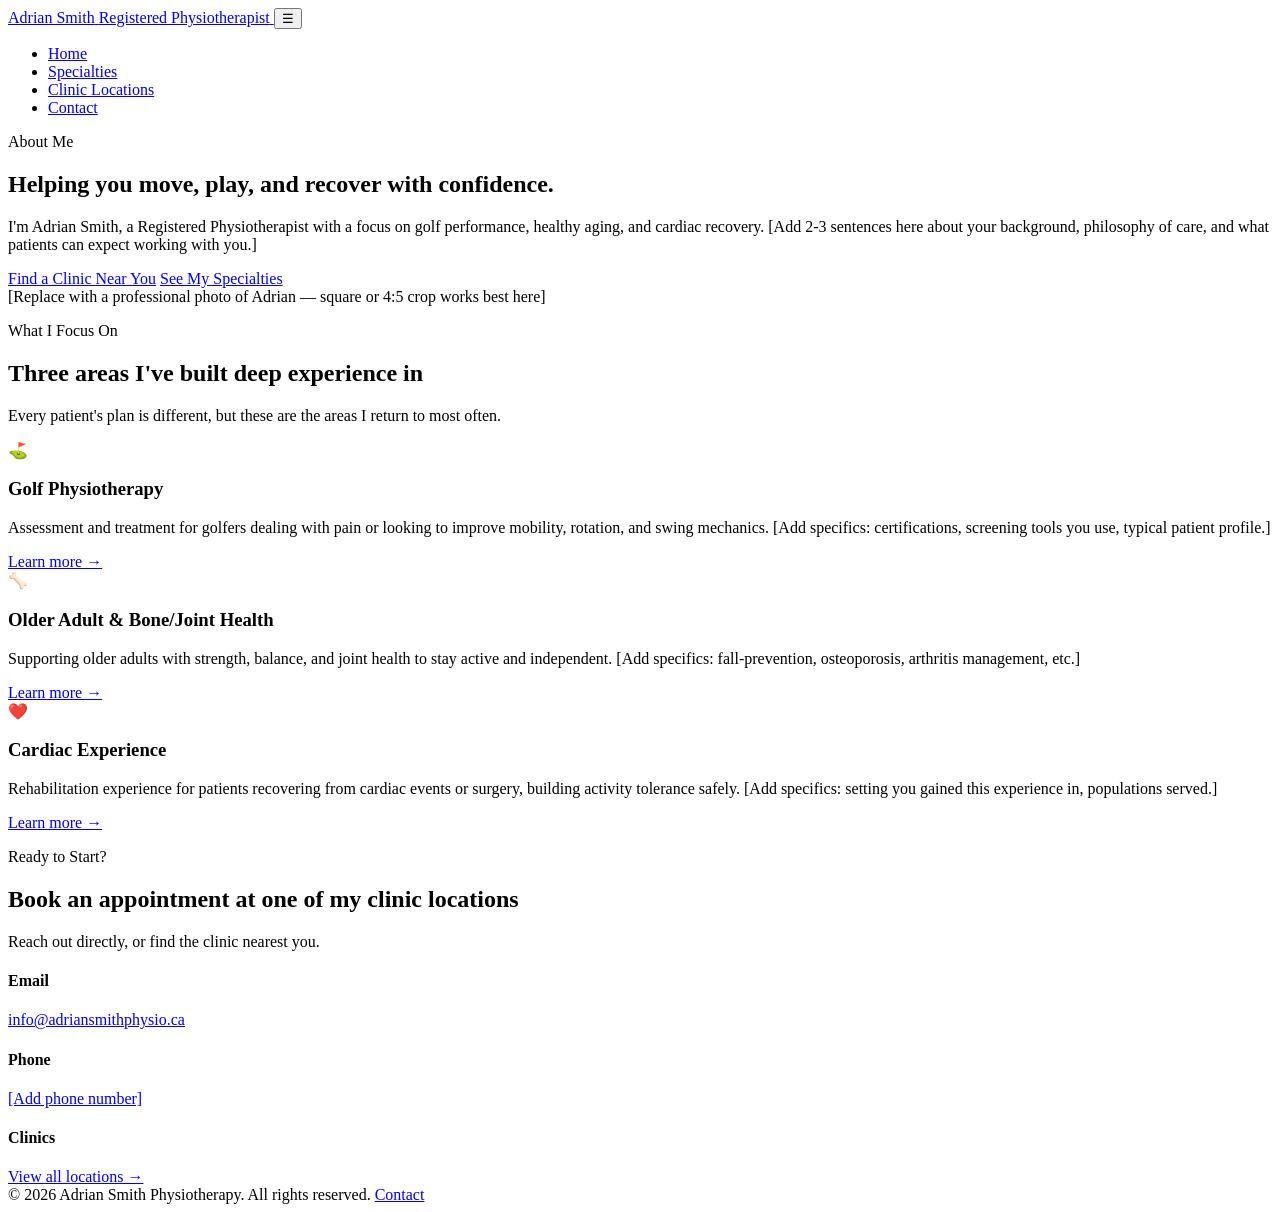
==== index.html @ 3e706bc0 "Add files via upload" ====
<!DOCTYPE html>
<html lang="en">
<head>
  <meta charset="UTF-8" />
  <meta name="viewport" content="width=device-width, initial-scale=1.0" />
  <title>Adrian Smith Physiotherapy | Golf, Older Adult &amp; Cardiac Care</title>
  <meta name="description" content="Adrian Smith, Registered Physiotherapist specializing in golf performance, older adult bone &amp; joint health, and cardiac rehabilitation." />
  <link rel="stylesheet" href="assets/styles.css" />
</head>
<body>

  <header class="site-header">
    <div class="container nav">
      <a href="index.html" class="brand">
        <span class="brand-name">Adrian Smith</span>
        <span class="brand-tagline">Registered Physiotherapist</span>
      </a>
      <button class="nav-toggle" aria-label="Toggle navigation" aria-expanded="false">☰</button>
      <ul class="nav-links">
        <li><a href="index.html">Home</a></li>
        <li><a href="specialties.html">Specialties</a></li>
        <li><a href="locations.html">Clinic Locations</a></li>
        <li><a href="contact.html">Contact</a></li>
      </ul>
    </div>
  </header>

  <main>
    <!-- Hero / About -->
    <section class="hero">
      <div class="container hero-grid">
        <div>
          <p class="eyebrow">About Me</p>
          <h1>Helping you move, play, and recover with confidence.</h1>
          <p class="lede">
            <span class="placeholder">I'm Adrian Smith, a Registered Physiotherapist with a focus on golf
            performance, healthy aging, and cardiac recovery. [Add 2-3 sentences here about your
            background, philosophy of care, and what patients can expect working with you.]</span>
          </p>
          <div class="hero-actions">
            <a href="locations.html" class="btn btn-primary">Find a Clinic Near You</a>
            <a href="specialties.html" class="btn btn-outline">See My Specialties</a>
          </div>
        </div>
        <div class="hero-portrait">
          [Replace with a professional photo of Adrian — square or 4:5 crop works best here]
        </div>
      </div>
    </section>

    <!-- Specialty highlights -->
    <section class="section-alt">
      <div class="container">
        <div class="section-heading">
          <p class="eyebrow">What I Focus On</p>
          <h2>Three areas I've built deep experience in</h2>
          <p>Every patient's plan is different, but these are the areas I return to most often.</p>
        </div>
        <div class="card-grid">
          <div class="card">
            <span class="icon">⛳</span>
            <h3>Golf Physiotherapy</h3>
            <p>
              <span class="placeholder">Assessment and treatment for golfers dealing with pain or
              looking to improve mobility, rotation, and swing mechanics. [Add specifics: certifications,
              screening tools you use, typical patient profile.]</span>
            </p>
            <a href="specialties.html#golf" class="card-link">Learn more →</a>
          </div>
          <div class="card">
            <span class="icon">🦴</span>
            <h3>Older Adult &amp; Bone/Joint Health</h3>
            <p>
              <span class="placeholder">Supporting older adults with strength, balance, and joint health
              to stay active and independent. [Add specifics: fall-prevention, osteoporosis, arthritis
              management, etc.]</span>
            </p>
            <a href="specialties.html#older-adult" class="card-link">Learn more →</a>
          </div>
          <div class="card">
            <span class="icon">❤️</span>
            <h3>Cardiac Experience</h3>
            <p>
              <span class="placeholder">Rehabilitation experience for patients recovering from cardiac
              events or surgery, building activity tolerance safely. [Add specifics: setting you gained
              this experience in, populations served.]</span>
            </p>
            <a href="specialties.html#cardiac" class="card-link">Learn more →</a>
          </div>
        </div>
      </div>
    </section>

    <!-- Contact strip -->
    <section class="contact-strip">
      <div class="container">
        <div class="section-heading">
          <p class="eyebrow">Ready to Start?</p>
          <h2>Book an appointment at one of my clinic locations</h2>
          <p>Reach out directly, or find the clinic nearest you.</p>
        </div>
        <div class="contact-grid">
          <div class="contact-item">
            <h4>Email</h4>
            <a href="mailto:info@adriansmithphysio.ca">info@adriansmithphysio.ca</a>
          </div>
          <div class="contact-item">
            <h4>Phone</h4>
            <a href="tel:+10000000000" class="placeholder">[Add phone number]</a>
          </div>
          <div class="contact-item">
            <h4>Clinics</h4>
            <a href="locations.html">View all locations →</a>
          </div>
        </div>
      </div>
    </section>
  </main>

  <footer class="site-footer">
    <div class="container site-footer">
      <span>© <span id="year"></span> Adrian Smith Physiotherapy. All rights reserved.</span>
      <span><a href="contact.html">Contact</a></span>
    </div>
  </footer>

  <script src="assets/main.js"></script>
  <script>document.getElementById("year").textContent = new Date().getFullYear();</script>
</body>
</html>
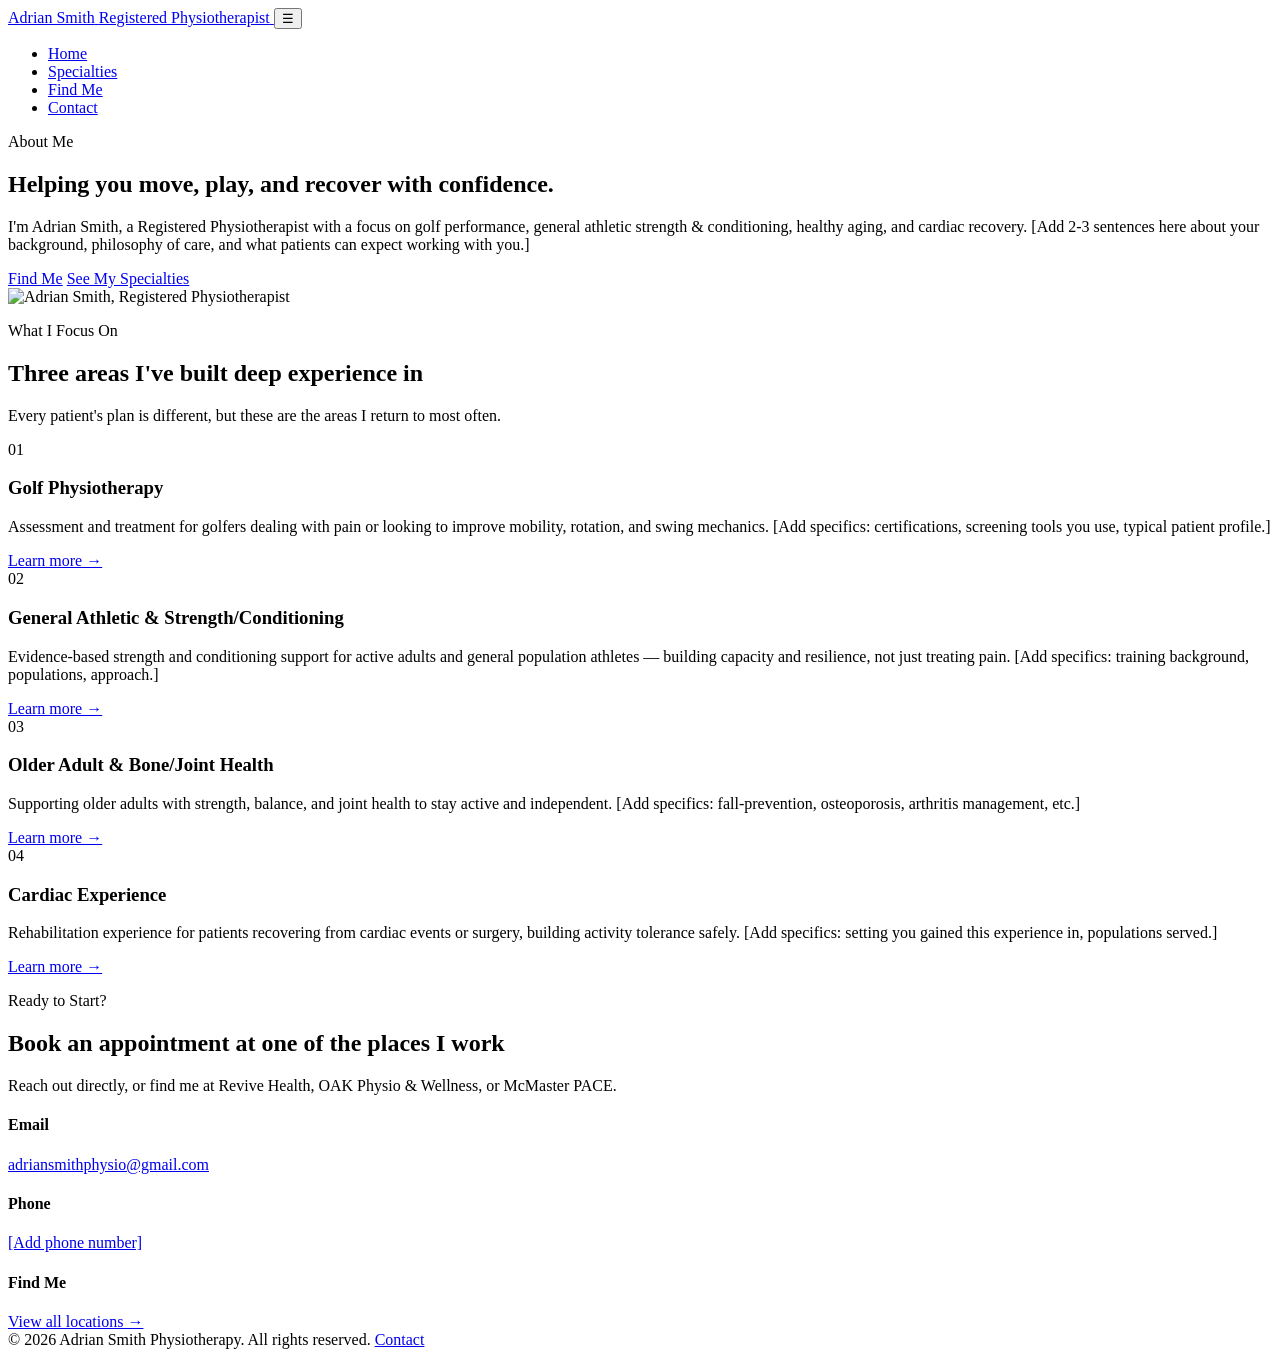
==== commit d2b7304e: "Add files via upload" ====
--- a/index.html
+++ b/index.html
@@ -19,7 +19,7 @@
       <ul class="nav-links">
         <li><a href="index.html">Home</a></li>
         <li><a href="specialties.html">Specialties</a></li>
-        <li><a href="locations.html">Clinic Locations</a></li>
+        <li><a href="locations.html">Find Me</a></li>
         <li><a href="contact.html">Contact</a></li>
       </ul>
     </div>
@@ -34,16 +34,17 @@
           <h1>Helping you move, play, and recover with confidence.</h1>
           <p class="lede">
             <span class="placeholder">I'm Adrian Smith, a Registered Physiotherapist with a focus on golf
-            performance, healthy aging, and cardiac recovery. [Add 2-3 sentences here about your
-            background, philosophy of care, and what patients can expect working with you.]</span>
+            performance, general athletic strength &amp; conditioning, healthy aging, and cardiac recovery.
+            [Add 2-3 sentences here about your background, philosophy of care, and what patients can
+            expect working with you.]</span>
           </p>
           <div class="hero-actions">
-            <a href="locations.html" class="btn btn-primary">Find a Clinic Near You</a>
+            <a href="locations.html" class="btn btn-primary">Find Me</a>
             <a href="specialties.html" class="btn btn-outline">See My Specialties</a>
           </div>
         </div>
         <div class="hero-portrait">
-          [Replace with a professional photo of Adrian — square or 4:5 crop works best here]
+          <img src="assets/images/adrian-headshot.jpg" alt="Adrian Smith, Registered Physiotherapist">
         </div>
       </div>
     </section>
@@ -58,7 +59,7 @@
         </div>
         <div class="card-grid">
           <div class="card">
-            <span class="icon">⛳</span>
+            <span class="icon">01</span>
             <h3>Golf Physiotherapy</h3>
             <p>
               <span class="placeholder">Assessment and treatment for golfers dealing with pain or
@@ -68,7 +69,17 @@
             <a href="specialties.html#golf" class="card-link">Learn more →</a>
           </div>
           <div class="card">
-            <span class="icon">🦴</span>
+            <span class="icon">02</span>
+            <h3>General Athletic &amp; Strength/Conditioning</h3>
+            <p>
+              <span class="placeholder">Evidence-based strength and conditioning support for active
+              adults and general population athletes — building capacity and resilience, not just
+              treating pain. [Add specifics: training background, populations, approach.]</span>
+            </p>
+            <a href="specialties.html#athletic" class="card-link">Learn more →</a>
+          </div>
+          <div class="card">
+            <span class="icon">03</span>
             <h3>Older Adult &amp; Bone/Joint Health</h3>
             <p>
               <span class="placeholder">Supporting older adults with strength, balance, and joint health
@@ -78,7 +89,7 @@
             <a href="specialties.html#older-adult" class="card-link">Learn more →</a>
           </div>
           <div class="card">
-            <span class="icon">❤️</span>
+            <span class="icon">04</span>
             <h3>Cardiac Experience</h3>
             <p>
               <span class="placeholder">Rehabilitation experience for patients recovering from cardiac
@@ -96,20 +107,20 @@
       <div class="container">
         <div class="section-heading">
           <p class="eyebrow">Ready to Start?</p>
-          <h2>Book an appointment at one of my clinic locations</h2>
-          <p>Reach out directly, or find the clinic nearest you.</p>
+          <h2>Book an appointment at one of the places I work</h2>
+          <p>Reach out directly, or find me at Revive Health, OAK Physio &amp; Wellness, or McMaster PACE.</p>
         </div>
         <div class="contact-grid">
           <div class="contact-item">
             <h4>Email</h4>
-            <a href="mailto:info@adriansmithphysio.ca">info@adriansmithphysio.ca</a>
+            <a href="mailto:adriansmithphysio@gmail.com">adriansmithphysio@gmail.com</a>
           </div>
           <div class="contact-item">
             <h4>Phone</h4>
             <a href="tel:+10000000000" class="placeholder">[Add phone number]</a>
           </div>
           <div class="contact-item">
-            <h4>Clinics</h4>
+            <h4>Find Me</h4>
             <a href="locations.html">View all locations →</a>
           </div>
         </div>
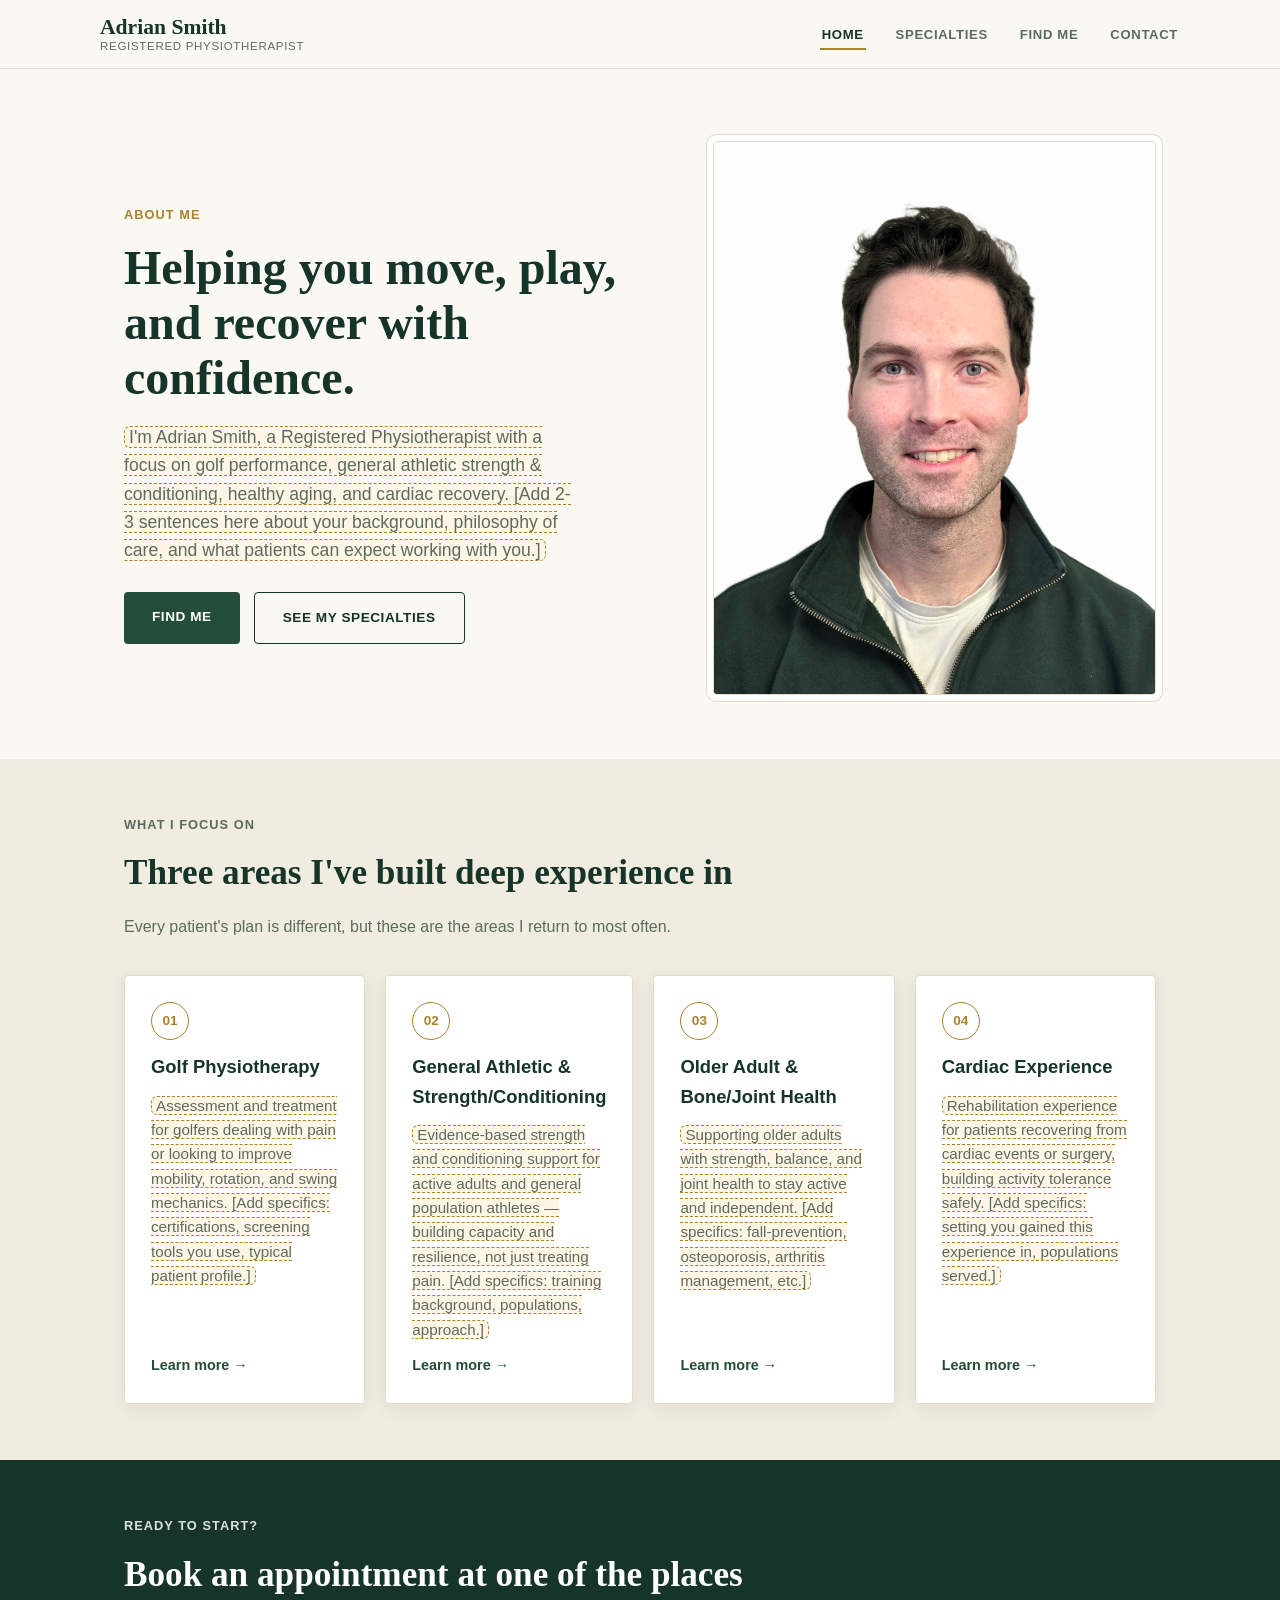
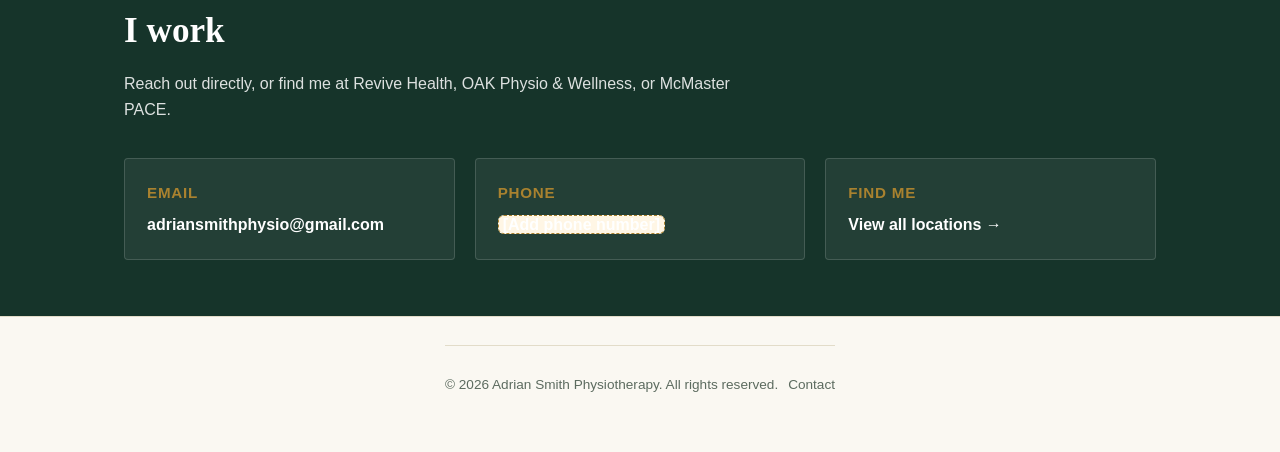
==== commit 4ff2e055: "Add files via upload" ====
--- a/index.html
+++ b/index.html
@@ -5,7 +5,7 @@
   <meta name="viewport" content="width=device-width, initial-scale=1.0" />
   <title>Adrian Smith Physiotherapy | Golf, Older Adult &amp; Cardiac Care</title>
   <meta name="description" content="Adrian Smith, Registered Physiotherapist specializing in golf performance, older adult bone &amp; joint health, and cardiac rehabilitation." />
-  <link rel="stylesheet" href="assets/styles.css" />
+  <link rel="stylesheet" href="styles.css" />
 </head>
 <body>
 
@@ -44,7 +44,7 @@
           </div>
         </div>
         <div class="hero-portrait">
-          <img src="assets/images/adrian-headshot.jpg" alt="Adrian Smith, Registered Physiotherapist">
+          <img src="adrian-headshot.jpg" alt="Adrian Smith, Registered Physiotherapist">
         </div>
       </div>
     </section>
@@ -135,7 +135,7 @@
     </div>
   </footer>
 
-  <script src="assets/main.js"></script>
+  <script src="main.js"></script>
   <script>document.getElementById("year").textContent = new Date().getFullYear();</script>
 </body>
 </html>
--- a/styles.css
+++ b/styles.css
@@ -0,0 +1,533 @@
+/* ==========================================================================
+   Adrian Smith Physiotherapy — base styles
+   Self-contained, no external font/CSS dependencies.
+   ========================================================================== */
+
+:root {
+  --color-ink: #1c2b22;
+  --color-ink-soft: #5c6b5f;
+  --color-bg: #faf8f2;
+  --color-bg-alt: #f0ece0;
+  --color-surface: #ffffff;
+  --color-primary: #234d36;
+  --color-primary-dark: #16342a;
+  --color-accent: #a9822f;
+  --color-border: #e2dcc9;
+  --radius: 4px;
+  --shadow: 0 4px 18px rgba(28, 43, 34, 0.08);
+  --max-width: 1080px;
+  --font-body: -apple-system, BlinkMacSystemFont, "Segoe UI", Roboto, Helvetica, Arial, sans-serif;
+  --font-display: Georgia, "Times New Roman", serif;
+}
+
+* {
+  box-sizing: border-box;
+}
+
+html {
+  scroll-behavior: smooth;
+}
+
+body {
+  margin: 0;
+  font-family: var(--font-body);
+  color: var(--color-ink);
+  background: var(--color-bg);
+  line-height: 1.6;
+  -webkit-font-smoothing: antialiased;
+}
+
+img {
+  max-width: 100%;
+  display: block;
+}
+
+a {
+  color: inherit;
+}
+
+.container {
+  max-width: var(--max-width);
+  margin: 0 auto;
+  padding: 0 24px;
+}
+
+/* ---------- Placeholder marker ---------- */
+.placeholder {
+  background: #fff6e5;
+  border: 1px dashed var(--color-accent);
+  border-radius: 6px;
+  padding: 0 4px;
+}
+
+.placeholder-note {
+  display: inline-block;
+  margin-top: 6px;
+  font-size: 0.78rem;
+  color: var(--color-accent);
+  font-style: italic;
+}
+
+/* ---------- Header / Nav ---------- */
+.site-header {
+  position: sticky;
+  top: 0;
+  z-index: 50;
+  background: rgba(250, 248, 244, 0.92);
+  backdrop-filter: saturate(150%) blur(6px);
+  border-bottom: 1px solid var(--color-border);
+}
+
+.nav {
+  display: flex;
+  align-items: center;
+  justify-content: space-between;
+  padding: 16px 0;
+}
+
+.brand {
+  display: flex;
+  flex-direction: column;
+  text-decoration: none;
+  line-height: 1.1;
+}
+
+.brand-name {
+  font-family: var(--font-display);
+  font-size: 1.35rem;
+  color: var(--color-primary-dark);
+  font-weight: 700;
+}
+
+.brand-tagline {
+  font-size: 0.72rem;
+  letter-spacing: 0.06em;
+  text-transform: uppercase;
+  color: var(--color-ink-soft);
+}
+
+.nav-links {
+  display: flex;
+  gap: 28px;
+  list-style: none;
+  margin: 0;
+  padding: 0;
+}
+
+.nav-links a {
+  text-decoration: none;
+  font-weight: 700;
+  font-size: 0.82rem;
+  text-transform: uppercase;
+  letter-spacing: 0.05em;
+  color: var(--color-ink-soft);
+  padding: 6px 2px;
+  border-bottom: 2px solid transparent;
+  transition: color 0.15s ease, border-color 0.15s ease;
+}
+
+.nav-links a:hover,
+.nav-links a[aria-current="page"] {
+  color: var(--color-primary-dark);
+  border-bottom-color: var(--color-accent);
+}
+
+.nav-toggle {
+  display: none;
+  background: none;
+  border: 1px solid var(--color-border);
+  border-radius: 8px;
+  padding: 8px 10px;
+  font-size: 1.1rem;
+  cursor: pointer;
+}
+
+@media (max-width: 760px) {
+  .nav-toggle {
+    display: inline-block;
+  }
+  .nav-links {
+    position: absolute;
+    top: 100%;
+    left: 0;
+    right: 0;
+    background: var(--color-surface);
+    border-bottom: 1px solid var(--color-border);
+    flex-direction: column;
+    gap: 0;
+    padding: 8px 24px 16px;
+    display: none;
+  }
+  .nav-links.open {
+    display: flex;
+  }
+  .nav-links a {
+    padding: 12px 0;
+    border-bottom: 1px solid var(--color-border);
+  }
+}
+
+/* ---------- Buttons ---------- */
+.btn {
+  display: inline-block;
+  padding: 14px 28px;
+  border-radius: var(--radius);
+  font-weight: 700;
+  font-size: 0.85rem;
+  text-decoration: none;
+  text-transform: uppercase;
+  letter-spacing: 0.04em;
+  transition: transform 0.15s ease, box-shadow 0.15s ease;
+}
+
+.btn-primary {
+  background: var(--color-primary);
+  color: #fff;
+}
+
+.btn-primary:hover {
+  transform: translateY(-1px);
+  box-shadow: 0 8px 20px rgba(35, 77, 54, 0.28);
+}
+
+.btn-outline {
+  background: transparent;
+  color: var(--color-primary-dark);
+  border: 1.5px solid var(--color-primary-dark);
+}
+
+.btn-outline:hover {
+  background: var(--color-primary-dark);
+  color: #fff;
+}
+
+/* ---------- Hero ---------- */
+.hero {
+  padding: 72px 0 64px;
+}
+
+.hero-grid {
+  display: grid;
+  grid-template-columns: 1.1fr 0.9fr;
+  gap: 48px;
+  align-items: center;
+}
+
+@media (max-width: 820px) {
+  .hero-grid {
+    grid-template-columns: 1fr;
+  }
+}
+
+.eyebrow {
+  text-transform: uppercase;
+  letter-spacing: 0.08em;
+  font-size: 0.8rem;
+  font-weight: 700;
+  color: var(--color-accent);
+  margin-bottom: 14px;
+}
+
+.hero h1 {
+  font-family: var(--font-display);
+  font-size: clamp(2.1rem, 4vw, 3rem);
+  line-height: 1.15;
+  margin: 0 0 18px;
+  color: var(--color-primary-dark);
+}
+
+.hero p.lede {
+  font-size: 1.1rem;
+  color: var(--color-ink-soft);
+  max-width: 46ch;
+  margin: 0 0 28px;
+}
+
+.hero-actions {
+  display: flex;
+  gap: 14px;
+  flex-wrap: wrap;
+}
+
+.hero-portrait {
+  aspect-ratio: 4 / 5;
+  border-radius: var(--radius);
+  background: var(--color-bg-alt);
+  overflow: hidden;
+  border: 1px solid var(--color-border);
+  box-shadow: 0 0 0 6px #fff, 0 0 0 7px var(--color-border);
+}
+
+.hero-portrait img {
+  width: 100%;
+  height: 100%;
+  object-fit: cover;
+  object-position: top center;
+  display: block;
+}
+
+.hero-portrait.placeholder-photo {
+  display: flex;
+  align-items: center;
+  justify-content: center;
+  color: var(--color-ink-soft);
+  font-size: 0.9rem;
+  text-align: center;
+  padding: 24px;
+  border: 1px dashed var(--color-border);
+  box-shadow: none;
+}
+
+/* ---------- Sections ---------- */
+section {
+  padding: 56px 0;
+}
+
+.section-alt {
+  background: var(--color-bg-alt);
+}
+
+.section-heading {
+  max-width: 640px;
+  margin: 0 0 36px;
+}
+
+.section-heading .eyebrow {
+  margin-bottom: 10px;
+}
+
+.section-heading h2 {
+  font-family: var(--font-display);
+  font-size: clamp(1.6rem, 3vw, 2.2rem);
+  color: var(--color-primary-dark);
+  margin: 0 0 12px;
+}
+
+.section-heading p {
+  color: var(--color-ink-soft);
+  margin: 0;
+}
+
+/* ---------- Cards ---------- */
+.card-grid {
+  display: grid;
+  grid-template-columns: repeat(4, 1fr);
+  gap: 20px;
+}
+
+@media (max-width: 1000px) {
+  .card-grid {
+    grid-template-columns: repeat(2, 1fr);
+  }
+}
+
+@media (max-width: 620px) {
+  .card-grid {
+    grid-template-columns: 1fr;
+  }
+}
+
+.grid-3 {
+  display: grid;
+  grid-template-columns: repeat(3, 1fr);
+  gap: 22px;
+}
+
+@media (max-width: 900px) {
+  .grid-3 {
+    grid-template-columns: 1fr;
+  }
+}
+
+.card {
+  background: var(--color-surface);
+  border: 1px solid var(--color-border);
+  border-radius: var(--radius);
+  padding: 26px;
+  box-shadow: var(--shadow);
+  display: flex;
+  flex-direction: column;
+  gap: 12px;
+}
+
+.card .icon {
+  width: 38px;
+  height: 38px;
+  border-radius: 50%;
+  border: 1.5px solid var(--color-accent);
+  color: var(--color-accent);
+  display: flex;
+  align-items: center;
+  justify-content: center;
+  font-size: 0.85rem;
+  font-weight: 700;
+  font-family: var(--font-body);
+}
+
+.card h3 {
+  margin: 0;
+  font-size: 1.15rem;
+  color: var(--color-primary-dark);
+}
+
+.card p {
+  margin: 0;
+  color: var(--color-ink-soft);
+  font-size: 0.95rem;
+}
+
+.card a.card-link {
+  margin-top: auto;
+  font-weight: 700;
+  font-size: 0.9rem;
+  color: var(--color-primary);
+  text-decoration: none;
+}
+
+.card a.card-link:hover {
+  text-decoration: underline;
+}
+
+/* ---------- Specialty detail blocks ---------- */
+.specialty-block {
+  display: grid;
+  grid-template-columns: 0.4fr 1fr;
+  gap: 32px;
+  padding: 36px 0;
+  border-bottom: 1px solid var(--color-border);
+}
+
+.specialty-block:last-child {
+  border-bottom: none;
+}
+
+@media (max-width: 760px) {
+  .specialty-block {
+    grid-template-columns: 1fr;
+  }
+}
+
+.specialty-tag {
+  display: inline-block;
+  align-self: start;
+  background: var(--color-bg-alt);
+  color: var(--color-primary-dark);
+  border-radius: 999px;
+  padding: 6px 14px;
+  font-size: 0.78rem;
+  font-weight: 700;
+  letter-spacing: 0.03em;
+  text-transform: uppercase;
+}
+
+.specialty-block h3 {
+  font-family: var(--font-display);
+  font-size: 1.5rem;
+  color: var(--color-primary-dark);
+  margin: 0 0 12px;
+}
+
+.specialty-block p {
+  color: var(--color-ink-soft);
+}
+
+/* ---------- Location cards ---------- */
+.location-card {
+  background: var(--color-surface);
+  border: 1px solid var(--color-border);
+  border-radius: var(--radius);
+  padding: 28px;
+  box-shadow: var(--shadow);
+}
+
+.location-card h3 {
+  margin: 0 0 6px;
+  color: var(--color-primary-dark);
+  font-size: 1.2rem;
+}
+
+.location-meta {
+  color: var(--color-ink-soft);
+  font-size: 0.95rem;
+  margin: 4px 0;
+}
+
+.location-actions {
+  margin-top: 16px;
+  display: flex;
+  gap: 12px;
+  flex-wrap: wrap;
+}
+
+/* ---------- Contact strip ---------- */
+.contact-strip {
+  background: var(--color-primary-dark);
+  color: #fff;
+}
+
+.contact-strip .section-heading h2,
+.contact-strip .section-heading p {
+  color: #fff;
+}
+
+.contact-strip .section-heading p {
+  opacity: 0.85;
+}
+
+.contact-grid {
+  display: grid;
+  grid-template-columns: repeat(3, 1fr);
+  gap: 20px;
+}
+
+@media (max-width: 900px) {
+  .contact-grid {
+    grid-template-columns: 1fr;
+  }
+}
+
+.contact-item {
+  background: rgba(255,255,255,0.06);
+  border: 1px solid rgba(255,255,255,0.15);
+  border-radius: var(--radius);
+  padding: 22px;
+}
+
+.contact-item h4 {
+  margin: 0 0 6px;
+  font-size: 0.95rem;
+  text-transform: uppercase;
+  letter-spacing: 0.05em;
+  color: var(--color-accent);
+}
+
+.contact-item a {
+  color: #fff;
+  text-decoration: none;
+  font-weight: 600;
+}
+
+.contact-item a:hover {
+  text-decoration: underline;
+}
+
+/* ---------- Footer ---------- */
+.site-footer {
+  padding: 28px 0;
+  border-top: 1px solid var(--color-border);
+  font-size: 0.85rem;
+  color: var(--color-ink-soft);
+  display: flex;
+  justify-content: space-between;
+  flex-wrap: wrap;
+  gap: 10px;
+}
+
+.site-footer a {
+  color: var(--color-ink-soft);
+  text-decoration: none;
+}
+
+.site-footer a:hover {
+  text-decoration: underline;
+}
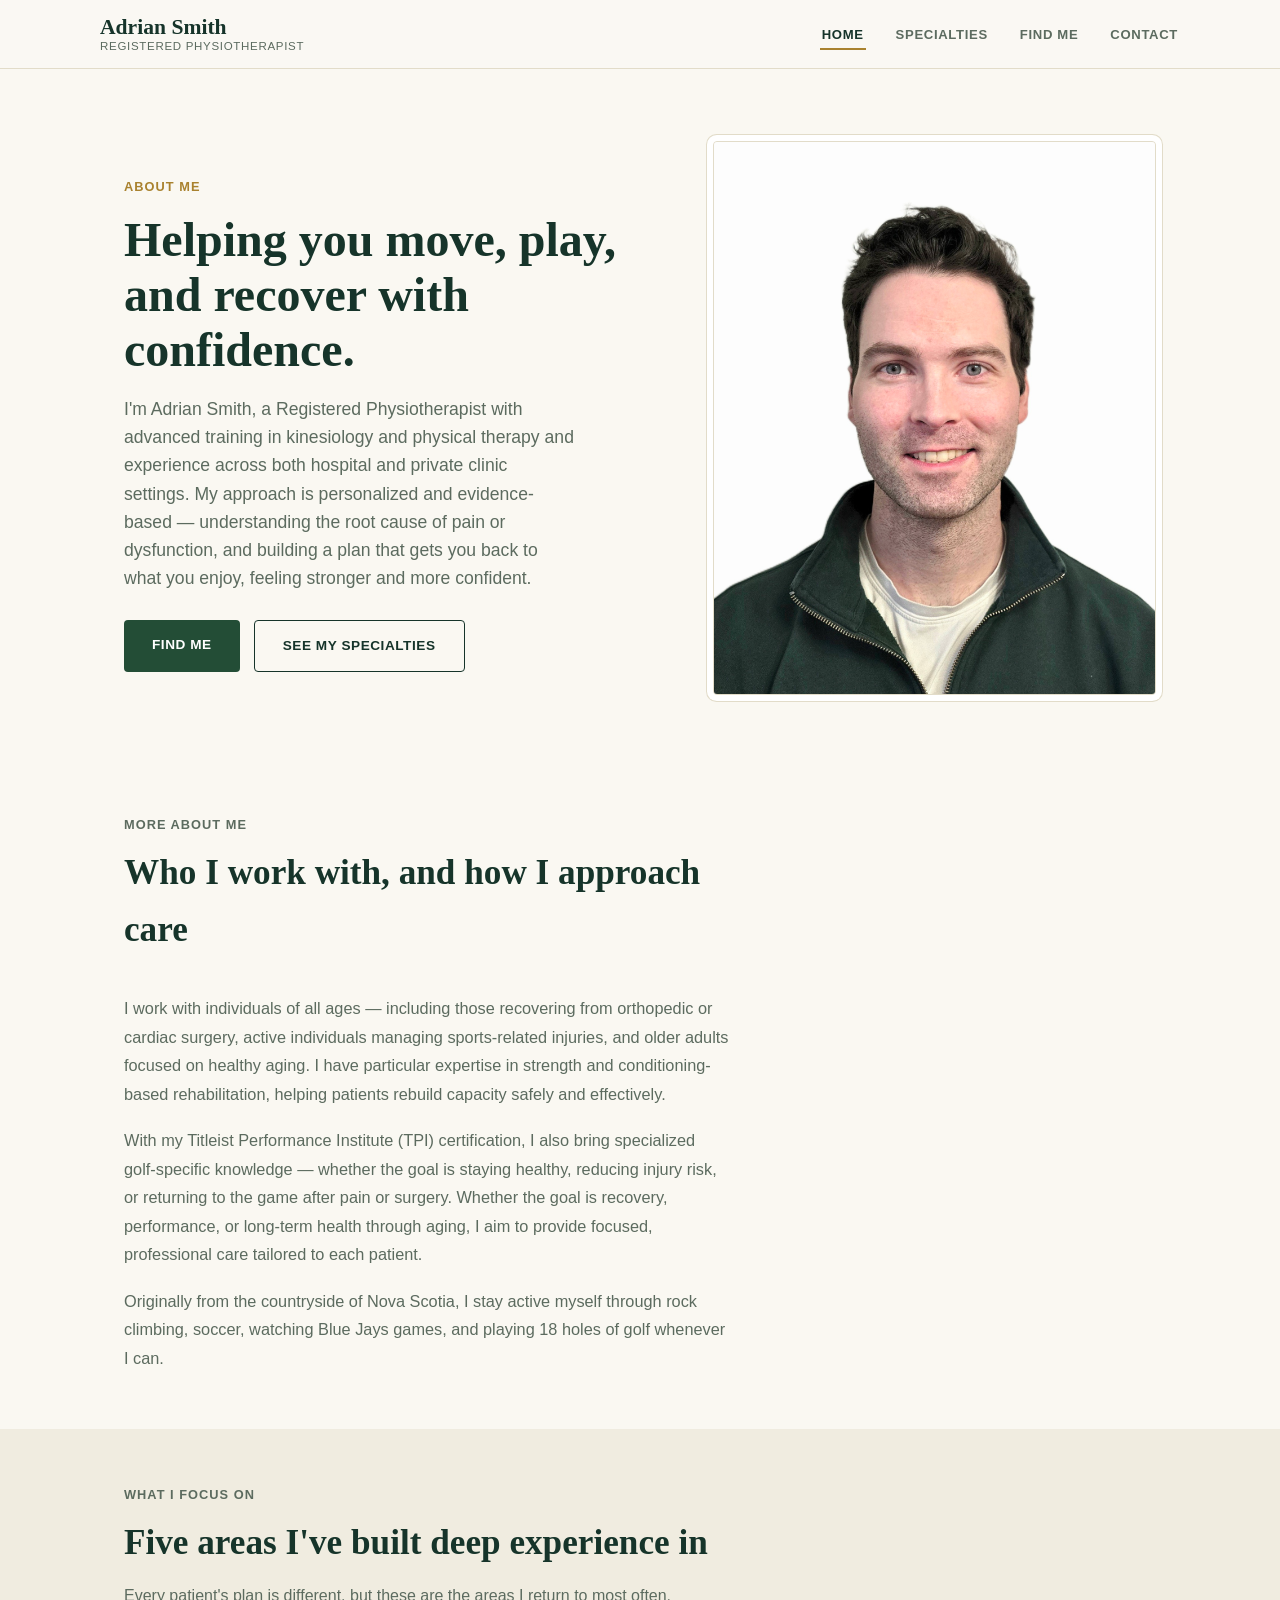
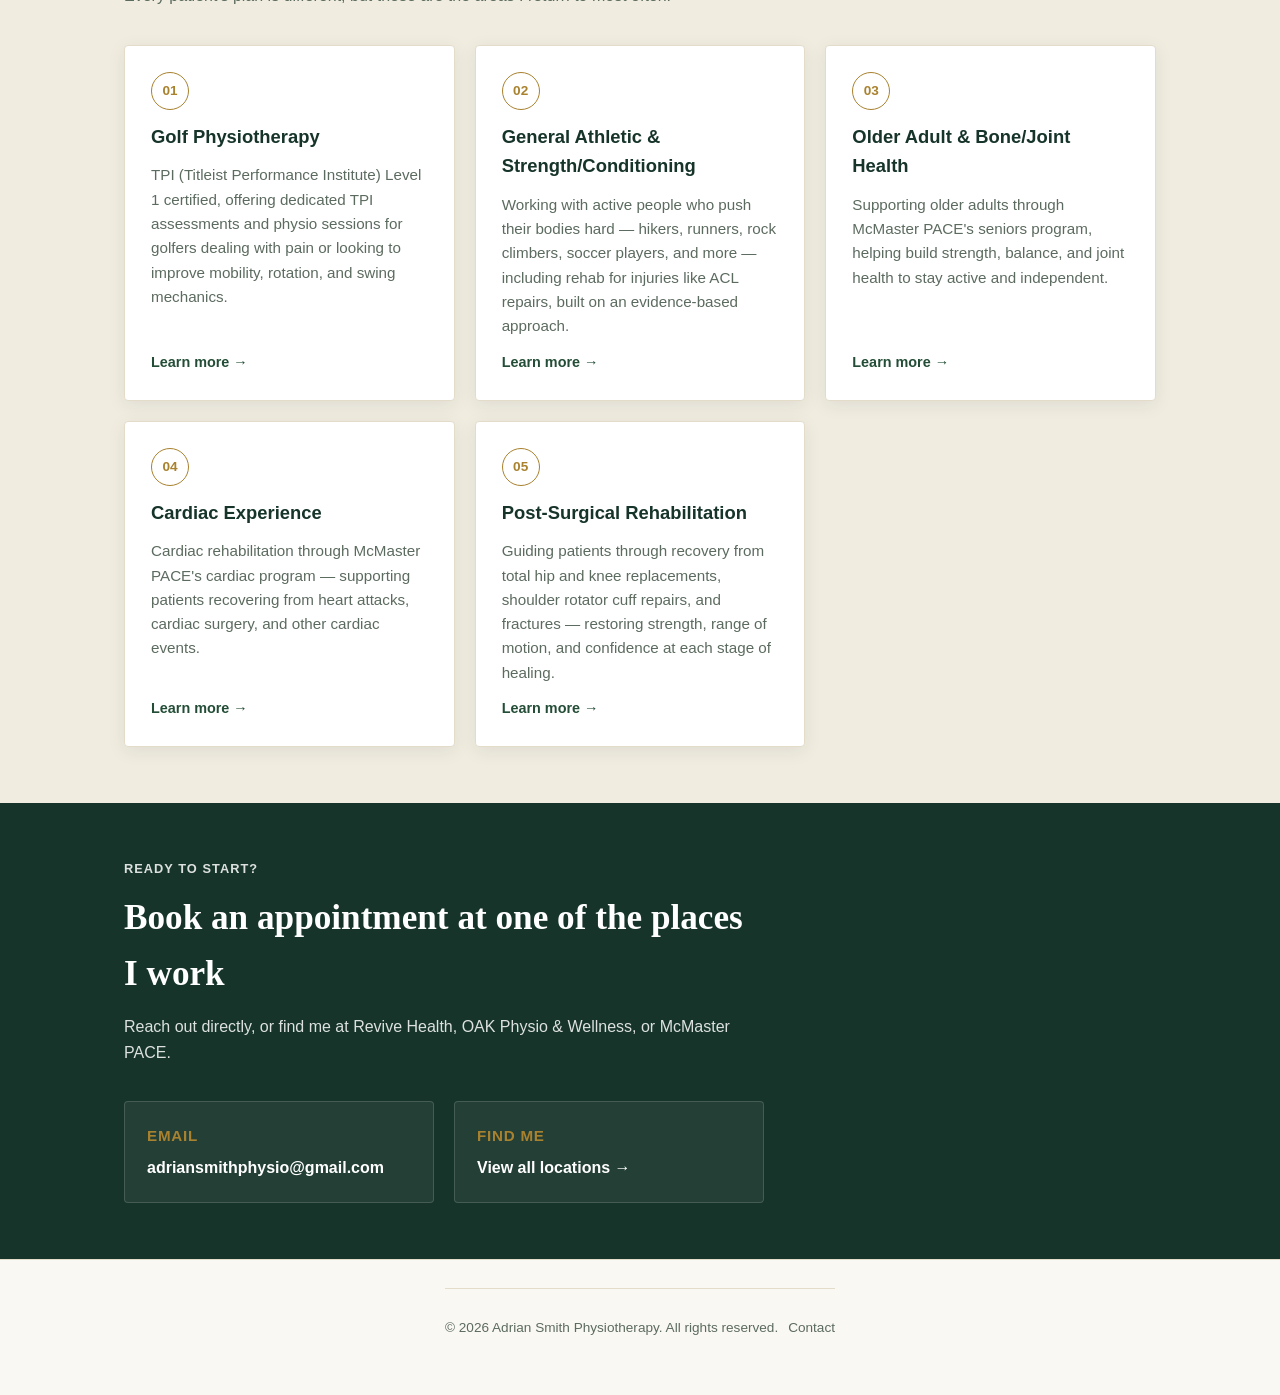
==== commit 45b751f8: "Add files via upload" ====
--- a/index.html
+++ b/index.html
@@ -33,10 +33,11 @@
           <p class="eyebrow">About Me</p>
           <h1>Helping you move, play, and recover with confidence.</h1>
           <p class="lede">
-            <span class="placeholder">I'm Adrian Smith, a Registered Physiotherapist with a focus on golf
-            performance, general athletic strength &amp; conditioning, healthy aging, and cardiac recovery.
-            [Add 2-3 sentences here about your background, philosophy of care, and what patients can
-            expect working with you.]</span>
+            I'm Adrian Smith, a Registered Physiotherapist with advanced training in kinesiology and
+            physical therapy and experience across both hospital and private clinic settings. My
+            approach is personalized and evidence-based — understanding the root cause of pain or
+            dysfunction, and building a plan that gets you back to what you enjoy, feeling stronger
+            and more confident.
           </p>
           <div class="hero-actions">
             <a href="locations.html" class="btn btn-primary">Find Me</a>
@@ -49,12 +50,42 @@
       </div>
     </section>
 
+    <!-- More about me -->
+    <section>
+      <div class="container">
+        <div class="section-heading">
+          <p class="eyebrow">More About Me</p>
+          <h2>Who I work with, and how I approach care</h2>
+        </div>
+        <div class="bio-text">
+          <p>
+            I work with individuals of all ages — including those recovering from orthopedic or
+            cardiac surgery, active individuals managing sports-related injuries, and older adults
+            focused on healthy aging. I have particular expertise in strength and
+            conditioning-based rehabilitation, helping patients rebuild capacity safely and
+            effectively.
+          </p>
+          <p>
+            With my Titleist Performance Institute (TPI) certification, I also bring specialized
+            golf-specific knowledge — whether the goal is staying healthy, reducing injury risk, or
+            returning to the game after pain or surgery. Whether the goal is recovery, performance,
+            or long-term health through aging, I aim to provide focused, professional care tailored
+            to each patient.
+          </p>
+          <p>
+            Originally from the countryside of Nova Scotia, I stay active myself through rock
+            climbing, soccer, watching Blue Jays games, and playing 18 holes of golf whenever I can.
+          </p>
+        </div>
+      </div>
+    </section>
+
     <!-- Specialty highlights -->
     <section class="section-alt">
       <div class="container">
         <div class="section-heading">
           <p class="eyebrow">What I Focus On</p>
-          <h2>Three areas I've built deep experience in</h2>
+          <h2>Five areas I've built deep experience in</h2>
           <p>Every patient's plan is different, but these are the areas I return to most often.</p>
         </div>
         <div class="card-grid">
@@ -62,9 +93,9 @@
             <span class="icon">01</span>
             <h3>Golf Physiotherapy</h3>
             <p>
-              <span class="placeholder">Assessment and treatment for golfers dealing with pain or
-              looking to improve mobility, rotation, and swing mechanics. [Add specifics: certifications,
-              screening tools you use, typical patient profile.]</span>
+              TPI (Titleist Performance Institute) Level 1 certified, offering dedicated TPI
+              assessments and physio sessions for golfers dealing with pain or looking to improve
+              mobility, rotation, and swing mechanics.
             </p>
             <a href="specialties.html#golf" class="card-link">Learn more →</a>
           </div>
@@ -72,9 +103,9 @@
             <span class="icon">02</span>
             <h3>General Athletic &amp; Strength/Conditioning</h3>
             <p>
-              <span class="placeholder">Evidence-based strength and conditioning support for active
-              adults and general population athletes — building capacity and resilience, not just
-              treating pain. [Add specifics: training background, populations, approach.]</span>
+              Working with active people who push their bodies hard — hikers, runners, rock
+              climbers, soccer players, and more — including rehab for injuries like ACL repairs,
+              built on an evidence-based approach.
             </p>
             <a href="specialties.html#athletic" class="card-link">Learn more →</a>
           </div>
@@ -82,9 +113,8 @@
             <span class="icon">03</span>
             <h3>Older Adult &amp; Bone/Joint Health</h3>
             <p>
-              <span class="placeholder">Supporting older adults with strength, balance, and joint health
-              to stay active and independent. [Add specifics: fall-prevention, osteoporosis, arthritis
-              management, etc.]</span>
+              Supporting older adults through McMaster PACE's seniors program, helping build
+              strength, balance, and joint health to stay active and independent.
             </p>
             <a href="specialties.html#older-adult" class="card-link">Learn more →</a>
           </div>
@@ -92,11 +122,20 @@
             <span class="icon">04</span>
             <h3>Cardiac Experience</h3>
             <p>
-              <span class="placeholder">Rehabilitation experience for patients recovering from cardiac
-              events or surgery, building activity tolerance safely. [Add specifics: setting you gained
-              this experience in, populations served.]</span>
+              Cardiac rehabilitation through McMaster PACE's cardiac program — supporting patients
+              recovering from heart attacks, cardiac surgery, and other cardiac events.
             </p>
             <a href="specialties.html#cardiac" class="card-link">Learn more →</a>
+          </div>
+          <div class="card">
+            <span class="icon">05</span>
+            <h3>Post-Surgical Rehabilitation</h3>
+            <p>
+              Guiding patients through recovery from total hip and knee replacements, shoulder
+              rotator cuff repairs, and fractures — restoring strength, range of motion, and
+              confidence at each stage of healing.
+            </p>
+            <a href="specialties.html#post-surgical" class="card-link">Learn more →</a>
           </div>
         </div>
       </div>
@@ -114,10 +153,6 @@
           <div class="contact-item">
             <h4>Email</h4>
             <a href="mailto:adriansmithphysio@gmail.com">adriansmithphysio@gmail.com</a>
-          </div>
-          <div class="contact-item">
-            <h4>Phone</h4>
-            <a href="tel:+10000000000" class="placeholder">[Add phone number]</a>
           </div>
           <div class="contact-item">
             <h4>Find Me</h4>
--- a/styles.css
+++ b/styles.css
@@ -54,10 +54,8 @@
 
 /* ---------- Placeholder marker ---------- */
 .placeholder {
-  background: #fff6e5;
-  border: 1px dashed var(--color-accent);
-  border-radius: 6px;
-  padding: 0 4px;
+  font-style: italic;
+  color: var(--color-ink-soft);
 }
 
 .placeholder-note {
@@ -308,10 +306,25 @@
   margin: 0;
 }
 
+.bio-text {
+  max-width: 68ch;
+}
+
+.bio-text p {
+  color: var(--color-ink-soft);
+  font-size: 1.02rem;
+  line-height: 1.75;
+  margin: 0 0 18px;
+}
+
+.bio-text p:last-child {
+  margin-bottom: 0;
+}
+
 /* ---------- Cards ---------- */
 .card-grid {
   display: grid;
-  grid-template-columns: repeat(4, 1fr);
+  grid-template-columns: repeat(3, 1fr);
   gap: 20px;
 }
 
@@ -476,8 +489,9 @@
 
 .contact-grid {
   display: grid;
-  grid-template-columns: repeat(3, 1fr);
+  grid-template-columns: repeat(2, 1fr);
   gap: 20px;
+  max-width: 640px;
 }
 
 @media (max-width: 900px) {
